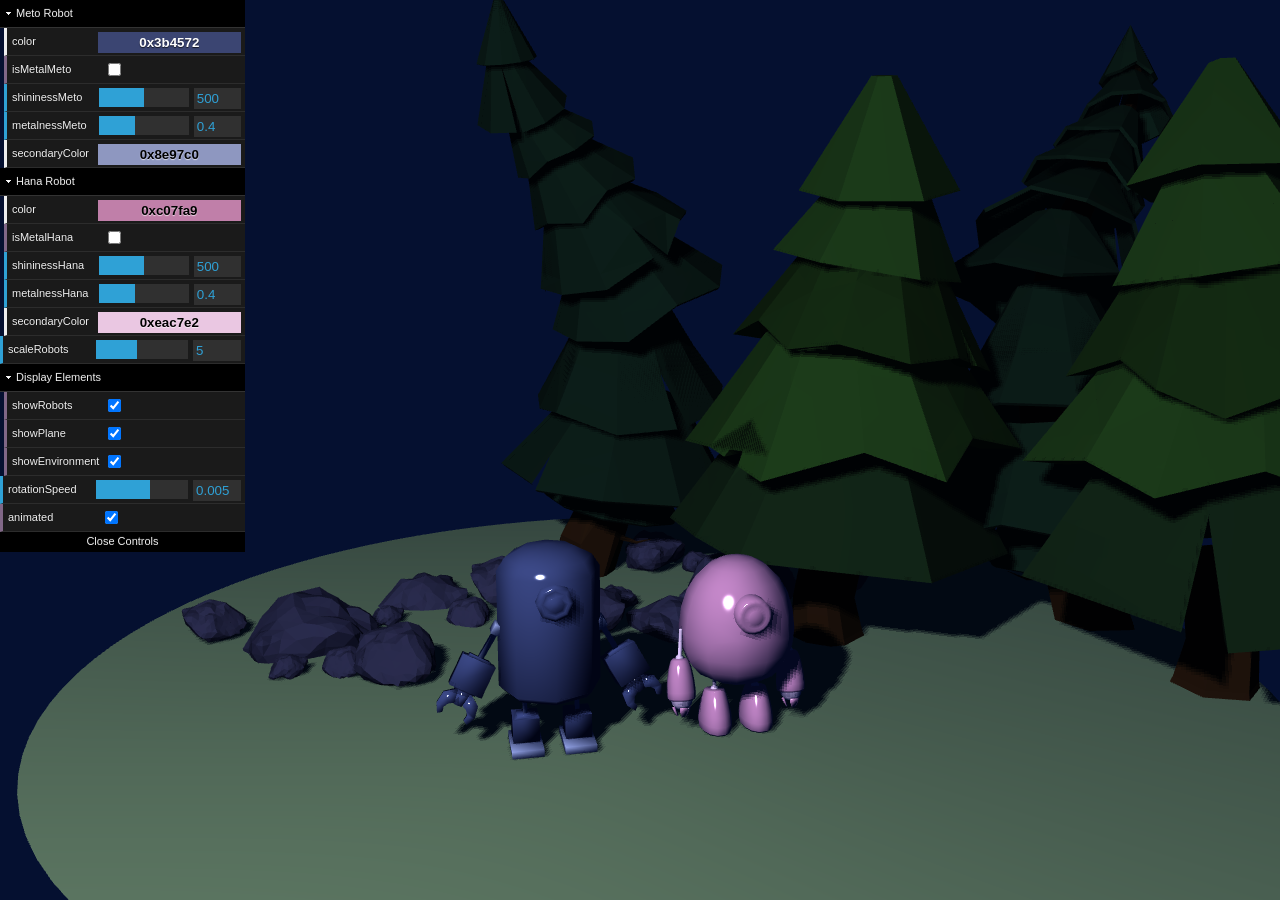
==== two-robots/index.html @ a75df9ea "add threejs project" ====
<!DOCTYPE html>
<html>

<head>
    <title>Collada File Import</title>
    <meta charset="utf-8">
    <style>
        body {
            margin: 0;
            overflow: hidden;
        }
    </style>
</head>

<div id="webgl-container">
</div>
<div id="gui-container" style="position:absolute;z-index:1;top:0;left:0">
</div>

<body>
    <script type="text/javascript" src="js/three.js"></script>
    <script type="text/javascript" src="js/OrbitControls.js"></script>
    <script type="text/javascript" src="js/ColladaLoader.js"></script>
    <script type="text/javascript" src="js/dat.gui.js"></script>
    <script type="text/javascript">
        var scene = new THREE.Scene();
        var camera = new THREE.PerspectiveCamera(45, window.innerWidth / window.innerHeight, 0.1, 1000);
        var renderer = new THREE.WebGLRenderer({antialias: true});

        renderer.setClearColor(0x051030, 1.0);
        renderer.setSize(window.innerWidth, window.innerHeight);
        renderer.setPixelRatio(window.devicePixelRatio);
        var webglContainer = document.getElementById('webgl-container');
        webglContainer.appendChild(renderer.domElement);

         // camera controls
        var camControls = new THREE.OrbitControls(camera, renderer.domElement);
        camControls.damping = 0.2;
        camControls.addEventListener('change', render);

         // window resize handler
        window.addEventListener('resize', onWindowResize, false);

        function onWindowResize() {
            camera.aspect = window.innerWidth / window.innerHeight;
            camera.updateProjectionMatrix();
            renderer.setSize(window.innerWidth, window.innerHeight);
            render();
        }

         // create the ground plane
        //var planeGeometry = new THREE.PlaneGeometry(80, 80, 10, 10);
        var planeGeometry = new THREE.CircleGeometry(70, 100);
        var planeMaterial = new THREE.MeshLambertMaterial({
            color: 0x728b64
        });
        var plane = new THREE.Mesh(planeGeometry, planeMaterial);
        plane.rotation.x = -0.5 * Math.PI;
        plane.position.x = 10;
        plane.position.y = -30.05;
        plane.position.z = -20;
        scene.add(plane);

         // ---- 3D CONTENT CREATION -----------------------------------------------------

         var boxGeometry = new THREE.BoxGeometry(4, 4, 4);
         var boxMaterial = new THREE.MeshLambertMaterial({
            color: 0xff0000
         });

        var loader = new THREE.ColladaLoader();
        loader.options.convertUpAxis = true;
        var bots;

        metoPartsShiny = ["Mesh_meto_body",
        "Mesh_meto_arm_02_l", "Mesh_meto_arm_02_r",
        "Mesh_meto_foot_02_l", "Mesh_meto_foot_02_r",
        "Mesh_meto_arm_03_l", "Mesh_meto_arm_04_l", "Mesh_meto_arm_05_l",
        "Mesh_meto_arm_03_r", "Mesh_meto_arm_04_r", "Mesh_meto_arm_05_r"];

        metoPartsRest = [
        "Mesh_meto_arm_01_l", "Mesh_meto_arm_01_r",
        "Mesh_meto_foot_01_l", "Mesh_meto_foot_01_r",
        "Mesh_meto_foot_03_l", "Mesh_meto_foot_03_r"];

        hanaPartsShiny = ["Mesh_hana_body",
        "Mesh_hana_arm_l_02", "Mesh_hana_arm_r_02",
        "Mesh_hana_foot_l_02", "Mesh_hana_foot_r_02",
        "Mesh_hana_finger_l_01", "Mesh_hana_finger_l_02", "Mesh_hana_finger_l_03",
        "Mesh_hana_finger_r_01", "Mesh_hana_finger_r_02", "Mesh_hana_finger_r_03"];

        hanaPartsRest = [
        "Mesh_hana_arm_l_01", "Mesh_hana_arm_l_03",
        "Mesh_hana_arm_r_01", "Mesh_hana_arm_r_03",
        "Mesh_hana_foot_l_01", "Mesh_hana_foot_r_01"];

        var metoBotMaterial = new THREE.MeshPhongMaterial({color: "#3b4572", shininess: 500});
        //var metoBotMaterial = new THREE.MeshStandardMaterial({color: "#3b4572", metalness: 0.4});
        var hanaBotMaterial = new THREE.MeshPhongMaterial({color: "#c07fa9", shininess: 500});

        var metoColor = new THREE.Color( 0x8e97c0 );
        var hanaColor = new THREE.Color( 0xeac7e2 );

        loader.load('assets/two_robots.dae', function (collada) {   
            var dae = collada.scene;
            bots = dae;
            dae.position.set(0, -30, 0);
            dae.scale.set(5, 5, 5);
            scene.add(dae);
            var object, child;
            /*child.material.alphaTest = 0.5;
            child.material.opacity = 0.5;
            child.material.transparent = true;*/
            //child.material.color = "#3b4572"

            for (x in metoPartsShiny) {
              object = dae.getObjectByName(metoPartsShiny[x]);
              object.children[0].material = metoBotMaterial;
              object.children[0].castShadow = true;
              object.children[0].receiveShadow = true;
            }

            for (x in metoPartsRest) {
              object = dae.getObjectByName(metoPartsRest[x]);
              object.children[0].material.color = metoColor;
              object.children[0].castShadow = true;
              object.children[0].receiveShadow = true;
            }

            for (x in hanaPartsShiny) {
              object = dae.getObjectByName(hanaPartsShiny[x]);
              object.children[0].material = hanaBotMaterial;
              object.children[0].castShadow = true;
              object.children[0].receiveShadow = true;
            }

            for (x in hanaPartsRest) {
              object = dae.getObjectByName(hanaPartsRest[x]);
              object.children[0].material.color = hanaColor;
              object.children[0].castShadow = true;
              object.children[0].receiveShadow = true;
            }

            animate();
            render();

        });
        environment = [];
        loader.load('assets/stones.dae', function (collada) {   
          var dae = collada.scene;
          environment.push(dae);
          dae.rotation.y = -0.5 * Math.PI;
          dae.position.set(30, -30, -40);
          dae.scale.set(15, 15, 15);
          stones = ["Icosphere.008", "Icosphere.009", "Icosphere.010",
            "Icosphere.011", "Icosphere.012", "Icosphere.013",
            "Icosphere.016", "Icosphere.017", "Icosphere.018"]
          for (i in stones) {
            dae.getObjectByName(stones[i]).children[0].castShadow = true;
            dae.getObjectByName(stones[i]).children[0].receiveShadow = true;
          }
          scene.add(dae);
        });
        loader.load('assets/stones.dae', function (collada) {   
          var dae = collada.scene;
          environment.push(dae);
          dae.rotation.y = 0.5 * Math.PI;
          dae.position.set(-30, -30, -40);
          dae.scale.set(15, 15, 15);
          stones = ["Icosphere.008", "Icosphere.009", "Icosphere.010",
            "Icosphere.011", "Icosphere.012", "Icosphere.013",
            "Icosphere.016", "Icosphere.017", "Icosphere.018"]
          for (i in stones) {
            dae.getObjectByName(stones[i]).children[0].castShadow = true;
            dae.getObjectByName(stones[i]).children[0].receiveShadow = true;
          }
          scene.add(dae);
        });

        loader.load('assets/tree.dae', function (collada) {   
          var dae = collada.scene;
          environment.push(dae);
          dae.rotation.y = -0.5 * Math.PI;
          dae.position.set(150, -30, -10);
          dae.scale.set(15, 15, 15);
          dae.getObjectByName("Cone.430").children[0].castShadow = true;
          dae.getObjectByName("Cone.430").children[0].receiveShadow = true;
          scene.add(dae);
        });
        loader.load('assets/tree.dae', function (collada) {   
          var dae = collada.scene;
          environment.push(dae);
          dae.rotation.y = 0.5 * Math.PI;
          dae.position.set(-70, -30, -60);
          dae.scale.set(15, 15, 15);
          dae.getObjectByName("Cone.430").children[0].castShadow = true;
          dae.getObjectByName("Cone.430").children[0].receiveShadow = true;
          scene.add(dae);
        });

        loader.load('assets/tree1.dae', function (collada) {   
          var dae = collada.scene;
          environment.push(dae);
          dae.rotation.y = 0.5 * Math.PI;
          dae.position.set(100, -30, 0);
          dae.scale.set(15, 15, 15);
          treeParts = ["Cylinder", "Cylinder.001", "Cylinder.002", "Cylinder.003",
            "Cylinder.004", "Cylinder.005", "Cylinder.009"];
          for (i in treeParts) {
            dae.getObjectByName(treeParts[i]).children[0].castShadow = true;
            dae.getObjectByName(treeParts[i]).children[0].receiveShadow = true;
          }
          scene.add(dae);
        });
        loader.load('assets/tree1.dae', function (collada) {   
          var dae = collada.scene;
          environment.push(dae);
          dae.rotation.y = -0.5 * Math.PI;
          dae.position.set(0, -30, -10);
          dae.scale.set(15, 15, 15);
          treeParts = ["Cylinder", "Cylinder.001", "Cylinder.002", "Cylinder.003",
            "Cylinder.004", "Cylinder.005", "Cylinder.009"];
          for (i in treeParts) {
            dae.getObjectByName(treeParts[i]).children[0].castShadow = true;
            dae.getObjectByName(treeParts[i]).children[0].receiveShadow = true;
          }
          scene.add(dae);
        });


        function colorChanged() {
          if(bots){
            var dae = bots;
            var object, child;

            for (x in metoPartsShiny) {
              object = dae.getObjectByName(metoPartsShiny[x]);
              object.children[0].material = metoBotMaterial;
              object.children[0].castShadow = true;
              object.children[0].receiveShadow = true;
            }
            for (x in metoPartsRest) {
              object = dae.getObjectByName(metoPartsRest[x]);
              object.children[0].material.color = metoColor;
              object.children[0].castShadow = true;
              object.children[0].receiveShadow = true;
            }
            for (x in hanaPartsShiny) {
              object = dae.getObjectByName(hanaPartsShiny[x]);
              object.children[0].material = hanaBotMaterial;
              object.children[0].castShadow = true;
              object.children[0].receiveShadow = true;
            }
            for (x in hanaPartsRest) {
              object = dae.getObjectByName(hanaPartsRest[x]);
              object.children[0].material.color = hanaColor;
              object.children[0].castShadow = true;
              object.children[0].receiveShadow = true;
            }
          }
          render();
        }/*
        /*child.material.alphaTest = 0.5;
        child.material.opacity = 0.5;
        child.material.transparent = true;*/
        //child.material.color = "#3b4572"*/
         // ---- END OF 3D CONTENT CREATION ---------------------------------------------

         // position and point the camera to the center of the scene
        camera.position.x = -35;
        camera.position.y = 20;
        camera.position.z = 100;
        camera.lookAt(scene.position);

         // add subtle ambient lighting
        //var ambientLight = new THREE.AmbientLight(0x000011);
        var ambientLight = new THREE.AmbientLight(0x051030);
        scene.add(ambientLight);

         // add spotlight
        var spotLight = new THREE.SpotLight(0xffffff);
        spotLight.position.set(-80, 70, 90);
        spotLight.castShadow = true;
        scene.add(spotLight);

         // add headlight
        var headLight = new THREE.PointLight(0x888888, 1.0);
        headLight.position.set(camera.position.x, camera.position.y, camera.position.z);
        headLight.castShadow = true;
        //scene.add(headLight);

         // add GUI control elements
        var guiControls = new function () {
            this.showAxes = true;
            this.showGrid = false;
            this.showPlane = true;
            this.showEnvironment = true;
            this.asWireframes = false;
            this.animated = true;
            this.withShadow = true;
            this.withFog = false;
            this.showRobots = true;

            this.rotationSpeed = 0.005;
            this.scaleRobots = 5;
            this.shininessMeto = 500;
            this.metalnessMeto = 0.4;
            this.shininessHana = 500;
            this.metalnessHana = 0.4;
            this.isMetalMeto = false;
            this.isMetalHana = false;
        }

        var gui = new dat.GUI();
        var guiContainer = document.getElementById('gui-container');
        guiContainer.appendChild(gui.domElement);

        guiCustomisation = gui.addFolder('Meto Robot');
        var metoColorControl = new function () {
            this.color = metoBotMaterial.color.getHex();
        }
        guiCustomisation.addColor(metoColorControl, 'color').onChange( function (e) {
          metoBotMaterial.color.setHex( e );
          colorChanged();
        });
        guiCustomisation.add(guiControls, 'isMetalMeto').onChange(function (e) {
            isMetalMeto = e;
            if (isMetalMeto) {
                metoBotMaterial = new THREE.MeshStandardMaterial({color: metoBotMaterial.color.getHex(), metalness: guiControls.metalnessMeto});
            } else {
                metoBotMaterial = new THREE.MeshPhongMaterial({color: metoBotMaterial.color.getHex(), shininess: guiControls.shininessMeto});
            }
            colorChanged();
            render();
        });
        guiCustomisation.add(guiControls, 'shininessMeto', 0, 1000).onChange(function (e) {
            metoBotMaterial.shininess = guiControls.shininessMeto;
            colorChanged();
          render();
        });
        guiCustomisation.add(guiControls, 'metalnessMeto', 0, 1).onChange(function (e) {
            metoBotMaterial.metalness = guiControls.metalnessMeto;
            colorChanged();
          render();
        });
        var metoColor2Control = new function () {
            this.secondaryColor = metoColor.getHex();
        }
        guiCustomisation.addColor(metoColor2Control, 'secondaryColor').onChange( function (e) {
          metoColor.setHex( e );
          colorChanged();
        });
        guiCustomisation.open();


        guiCustomisation = gui.addFolder('Hana Robot');
        var hanaColorControl = new function () {
            this.color = hanaBotMaterial.color.getHex();
        }
        guiCustomisation.addColor(hanaColorControl, 'color').onChange( function (e) {
          hanaBotMaterial.color.setHex( e );
          colorChanged();
        });
        guiCustomisation.add(guiControls, 'isMetalHana').onChange(function (e) {
            isMetalHana = e;
            if (isMetalHana) {
                hanaBotMaterial = new THREE.MeshStandardMaterial({color: hanaBotMaterial.color.getHex(), metalness: guiControls.metalnessHana});
            } else {
                hanaBotMaterial = new THREE.MeshPhongMaterial({color: hanaBotMaterial.color.getHex(), shininess: guiControls.shininessHana});
            }
            colorChanged();
            render();
        });
        guiCustomisation.add(guiControls, 'shininessHana', 0, 1000).onChange(function (e) {
            hanaBotMaterial.shininess = guiControls.shininessHana;
            colorChanged();
          render();
        });
        guiCustomisation.add(guiControls, 'metalnessHana', 0, 1).onChange(function (e) {
            hanaBotMaterial.metalness = guiControls.metalnessHana;
            colorChanged();
          render();
        });
        var hanaColor2Control = new function () {
            this.secondaryColor = hanaColor.getHex();
        }
        guiCustomisation.addColor(hanaColor2Control, 'secondaryColor').onChange( function (e) {
          hanaColor.setHex( e );
          colorChanged();
        });
        guiCustomisation.open();


        gui.add(guiControls, 'scaleRobots', 1, 10).onChange(function (e) {
          bots.scale.set(guiControls.scaleRobots, guiControls.scaleRobots, guiControls.scaleRobots);
          render();
        });



        var metoBotMaterial = new THREE.MeshPhongMaterial({color: "#3b4572", shininess: 500});
        //var metoBotMaterial = new THREE.MeshStandardMaterial({color: "#3b4572", metalness: 0.4});
        var hanaBotMaterial = new THREE.MeshPhongMaterial({color: "#c07fa9", shininess: 500});

        guiCustomisation = gui.addFolder('Display Elements');
        guiCustomisation.add(guiControls, 'showRobots').onChange(function (e) {
            showPlane = e;
            if (showPlane) {
                scene.add(bots);
            } else {
                scene.remove(bots);
            }
            render();
        });

        guiCustomisation.add(guiControls, 'showPlane').onChange(function (e) {
            showPlane = e;
            if (showPlane) {
                scene.add(plane);
            } else {
                scene.remove(plane);
            }
            render();
        });

        guiCustomisation.add(guiControls, 'showEnvironment').onChange(function (e) {
            showEnvironment = e;
            if (showEnvironment) {
              for (x in environment) {
                scene.add(environment[x]);
              }
            } else {
              for (x in environment) {
                scene.remove(environment[x]);
              }
            }
            render();
        });
        guiCustomisation.open();

        gui.add(guiControls, 'rotationSpeed', -0.03, 0.03);

        gui.add(guiControls, 'animated').onChange(function (e) {
          animated = e;
          if (animated) animate();
        });

        var ambientControls = new function () {
          this.withAmbient = true;
          this.color = ambientLight.color.getHex();
          this.intensity = ambientLight.intensity;
        }

        var spotControls = new function () {
          this.withSpot = true;
          this.color = spotLight.color.getHex();
          this.intensity = spotLight.intensity;
          this.penumbra = spotLight.penumbra;
          this.decay = spotLight.decay;
          this.angle = spotLight.angle;
          this.withShadow = true;
        }

        var headControls = new function () {
          this.withHead = true;
          this.color = headLight.color.getHex();
          this.intensity = headLight.intensity;
        }

         // init and call render function
        function render() {
            headLight.position.set(camera.position.x, camera.position.y, camera.position.z);
            renderer.render(scene, camera);
        }
        initAnim(true); // no gui
        initShadow(true);
        initFog(false);
        render();
        setShadow(true);
        setFog(false);

         // animate the 3D objects
        function initAnim(value) {/**/}

        var step = 0;
        var scalingStep = 0;

        function animate() {
            if (guiControls.animated) {
                // DO ANIMATING 3D ELEMENTS
                step += 1;
                //bots.rotation.y = - step * 1/1000.0;
                bots.rotation.y -= guiControls.rotationSpeed;

                // request re-rendering
                requestAnimationFrame(animate);
            }
            render();
        }

         // shadow cast on plane
        function initShadow(value) {
            // SET receiveShadow AND castShadow FLAGS OF 3D ELEMENTS WITH SHADOW
            plane.receiveShadow = value;
            spotLight.castShadow = value;
            spotLight.shadow.mapSize.width = 2048;
            spotLight.shadow.mapSize.height = 2048;
            renderer.shadowMap.enabled = value;
            if (bots) {
              bots.castShadow = value;
            }
            /*if (value) {
              gui.add(spotControls, 'withShadow').onChange(function (e) {
                  withShadow = e;
                  setShadow(withShadow);
              });
            }*/
        }

        function setShadow(value) {
            if (value) {
                renderer.shadowMap.autoUpdate = true;
            } else {
                renderer.shadowMap.autoUpdate = false;
                renderer.clearTarget(spotLight.shadow.map);
            }
            render();
        }

         // fog
        var fog;

        function initFog(value) {
            if (value) {
                fog = new THREE.Fog(0xeeeeee, 0.0000001, 150);
                scene.fog = fog;
                gui.add(guiControls, 'withFog').onChange(function (e) {
                    withFog = e;
                    setFog(withFog);
                });
            }
        }

        function setFog(value) {
            if (!fog) return;
            if (value) {
                fog.near = 0.000000001;
                fog.far = 150;
            } else {
                fog.near = 8000;
                fog.far = 8000;
            }
            render();
        }
    </script>
</body>

</html>
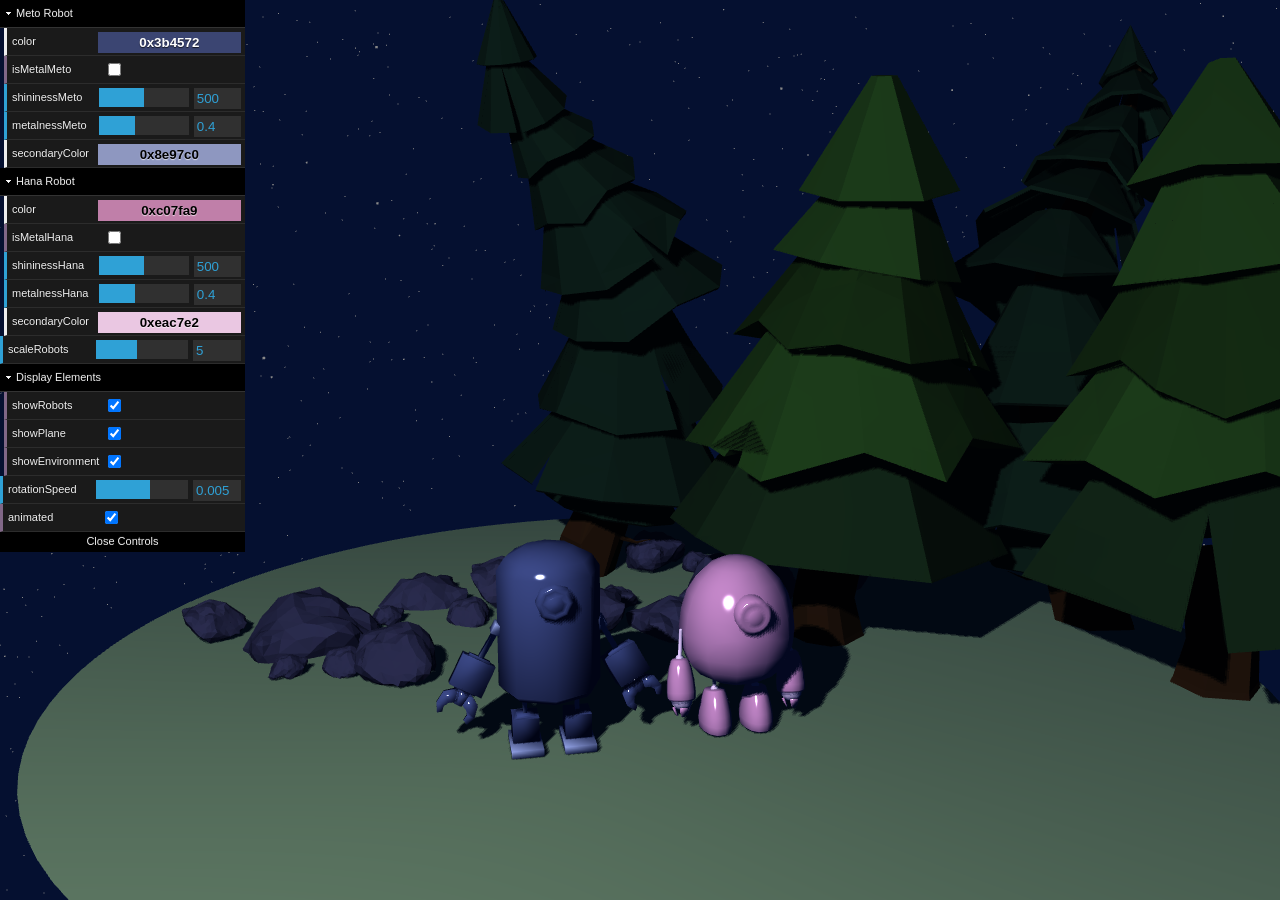
==== commit f0b4909d: "Add stars" ====
--- a/two-robots/index.html
+++ b/two-robots/index.html
@@ -226,6 +226,28 @@
           }
           scene.add(dae);
         });
+		
+//This will add a starfield to the background of a scene
+var starsGeometry = new THREE.Geometry();
+
+for ( var i = 0; i < 30000; i ++ ) {
+
+	var star = new THREE.Vector3();
+	star.x = THREE.Math.randFloatSpread( 2000 );
+	star.y = THREE.Math.randFloatSpread( 2000 );
+	star.z = THREE.Math.randFloatSpread( 2000 );
+
+	starsGeometry.vertices.push( star );
+
+}
+
+var starsMaterial = new THREE.PointsMaterial( { color: 0x888888 } );
+
+var starField = new THREE.Points( starsGeometry, starsMaterial );
+
+//starField.size += 100;
+
+scene.add( starField );
 
 
         function colorChanged() {
@@ -503,8 +525,8 @@
             // SET receiveShadow AND castShadow FLAGS OF 3D ELEMENTS WITH SHADOW
             plane.receiveShadow = value;
             spotLight.castShadow = value;
-            spotLight.shadow.mapSize.width = 2048;
-            spotLight.shadow.mapSize.height = 2048;
+            spotLight.shadow.mapSize.width = 4096;
+            spotLight.shadow.mapSize.height = 4096;
             renderer.shadowMap.enabled = value;
             if (bots) {
               bots.castShadow = value;
